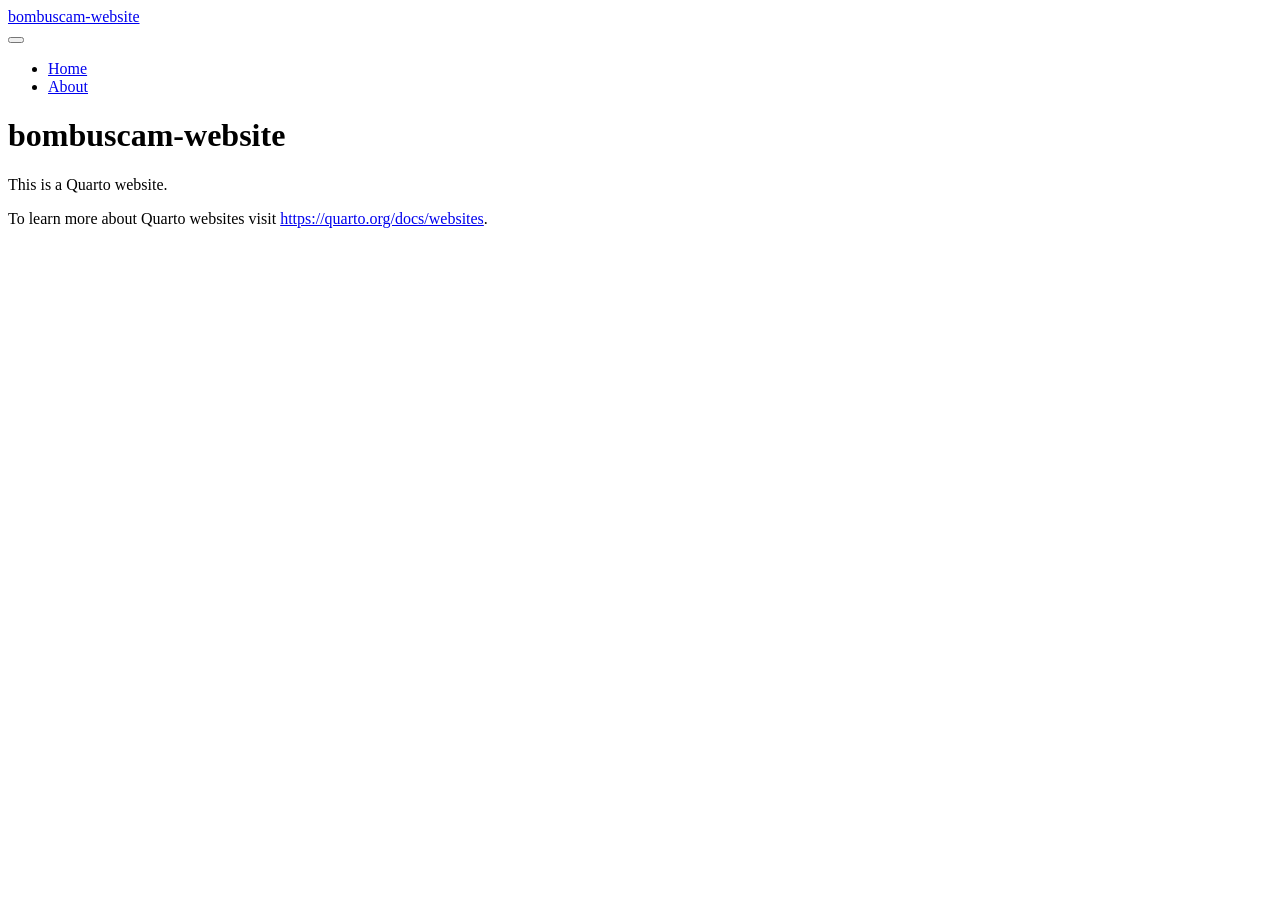
==== docs/index.html @ 67393d84 "first commit" ====
<!DOCTYPE html>
<html xmlns="http://www.w3.org/1999/xhtml" lang="en" xml:lang="en"><head>

<meta charset="utf-8">
<meta name="generator" content="quarto-1.7.32">

<meta name="viewport" content="width=device-width, initial-scale=1.0, user-scalable=yes">


<title>bombuscam-website</title>
<style>
code{white-space: pre-wrap;}
span.smallcaps{font-variant: small-caps;}
div.columns{display: flex; gap: min(4vw, 1.5em);}
div.column{flex: auto; overflow-x: auto;}
div.hanging-indent{margin-left: 1.5em; text-indent: -1.5em;}
ul.task-list{list-style: none;}
ul.task-list li input[type="checkbox"] {
  width: 0.8em;
  margin: 0 0.8em 0.2em -1em; /* quarto-specific, see https://github.com/quarto-dev/quarto-cli/issues/4556 */ 
  vertical-align: middle;
}
</style>


<script src="site_libs/quarto-nav/quarto-nav.js"></script>
<script src="site_libs/quarto-nav/headroom.min.js"></script>
<script src="site_libs/clipboard/clipboard.min.js"></script>
<script src="site_libs/quarto-search/autocomplete.umd.js"></script>
<script src="site_libs/quarto-search/fuse.min.js"></script>
<script src="site_libs/quarto-search/quarto-search.js"></script>
<meta name="quarto:offset" content="./">
<script src="site_libs/quarto-html/quarto.js" type="module"></script>
<script src="site_libs/quarto-html/tabsets/tabsets.js" type="module"></script>
<script src="site_libs/quarto-html/popper.min.js"></script>
<script src="site_libs/quarto-html/tippy.umd.min.js"></script>
<script src="site_libs/quarto-html/anchor.min.js"></script>
<link href="site_libs/quarto-html/tippy.css" rel="stylesheet">
<link href="site_libs/quarto-html/quarto-syntax-highlighting-37eea08aefeeee20ff55810ff984fec1.css" rel="stylesheet" id="quarto-text-highlighting-styles">
<script src="site_libs/bootstrap/bootstrap.min.js"></script>
<link href="site_libs/bootstrap/bootstrap-icons.css" rel="stylesheet">
<link href="site_libs/bootstrap/bootstrap-c1fac2584b48ed01fb6e278e36375074.min.css" rel="stylesheet" append-hash="true" id="quarto-bootstrap" data-mode="light">
<script id="quarto-search-options" type="application/json">{
  "location": "navbar",
  "copy-button": false,
  "collapse-after": 3,
  "panel-placement": "end",
  "type": "overlay",
  "limit": 50,
  "keyboard-shortcut": [
    "f",
    "/",
    "s"
  ],
  "show-item-context": false,
  "language": {
    "search-no-results-text": "No results",
    "search-matching-documents-text": "matching documents",
    "search-copy-link-title": "Copy link to search",
    "search-hide-matches-text": "Hide additional matches",
    "search-more-match-text": "more match in this document",
    "search-more-matches-text": "more matches in this document",
    "search-clear-button-title": "Clear",
    "search-text-placeholder": "",
    "search-detached-cancel-button-title": "Cancel",
    "search-submit-button-title": "Submit",
    "search-label": "Search"
  }
}</script>


<link rel="stylesheet" href="styles.css">
</head>

<body class="nav-fixed quarto-light">

<div id="quarto-search-results"></div>
  <header id="quarto-header" class="headroom fixed-top">
    <nav class="navbar navbar-expand-lg " data-bs-theme="dark">
      <div class="navbar-container container-fluid">
      <div class="navbar-brand-container mx-auto">
    <a class="navbar-brand" href="./index.html">
    <span class="navbar-title">bombuscam-website</span>
    </a>
  </div>
            <div id="quarto-search" class="" title="Search"></div>
          <button class="navbar-toggler" type="button" data-bs-toggle="collapse" data-bs-target="#navbarCollapse" aria-controls="navbarCollapse" role="menu" aria-expanded="false" aria-label="Toggle navigation" onclick="if (window.quartoToggleHeadroom) { window.quartoToggleHeadroom(); }">
  <span class="navbar-toggler-icon"></span>
</button>
          <div class="collapse navbar-collapse" id="navbarCollapse">
            <ul class="navbar-nav navbar-nav-scroll me-auto">
  <li class="nav-item">
    <a class="nav-link active" href="./index.html" aria-current="page"> 
<span class="menu-text">Home</span></a>
  </li>  
  <li class="nav-item">
    <a class="nav-link" href="./about.html"> 
<span class="menu-text">About</span></a>
  </li>  
</ul>
          </div> <!-- /navcollapse -->
            <div class="quarto-navbar-tools">
</div>
      </div> <!-- /container-fluid -->
    </nav>
</header>
<!-- content -->
<div id="quarto-content" class="quarto-container page-columns page-rows-contents page-layout-article page-navbar">
<!-- sidebar -->
<!-- margin-sidebar -->
    <div id="quarto-margin-sidebar" class="sidebar margin-sidebar zindex-bottom">
        
    </div>
<!-- main -->
<main class="content" id="quarto-document-content">

<header id="title-block-header" class="quarto-title-block default">
<div class="quarto-title">
<h1 class="title">bombuscam-website</h1>
</div>



<div class="quarto-title-meta">

    
  
    
  </div>
  


</header>


<p>This is a Quarto website.</p>
<p>To learn more about Quarto websites visit <a href="https://quarto.org/docs/websites" class="uri">https://quarto.org/docs/websites</a>.</p>



</main> <!-- /main -->
<script id="quarto-html-after-body" type="application/javascript">
  window.document.addEventListener("DOMContentLoaded", function (event) {
    const icon = "";
    const anchorJS = new window.AnchorJS();
    anchorJS.options = {
      placement: 'right',
      icon: icon
    };
    anchorJS.add('.anchored');
    const isCodeAnnotation = (el) => {
      for (const clz of el.classList) {
        if (clz.startsWith('code-annotation-')) {                     
          return true;
        }
      }
      return false;
    }
    const onCopySuccess = function(e) {
      // button target
      const button = e.trigger;
      // don't keep focus
      button.blur();
      // flash "checked"
      button.classList.add('code-copy-button-checked');
      var currentTitle = button.getAttribute("title");
      button.setAttribute("title", "Copied!");
      let tooltip;
      if (window.bootstrap) {
        button.setAttribute("data-bs-toggle", "tooltip");
        button.setAttribute("data-bs-placement", "left");
        button.setAttribute("data-bs-title", "Copied!");
        tooltip = new bootstrap.Tooltip(button, 
          { trigger: "manual", 
            customClass: "code-copy-button-tooltip",
            offset: [0, -8]});
        tooltip.show();    
      }
      setTimeout(function() {
        if (tooltip) {
          tooltip.hide();
          button.removeAttribute("data-bs-title");
          button.removeAttribute("data-bs-toggle");
          button.removeAttribute("data-bs-placement");
        }
        button.setAttribute("title", currentTitle);
        button.classList.remove('code-copy-button-checked');
      }, 1000);
      // clear code selection
      e.clearSelection();
    }
    const getTextToCopy = function(trigger) {
        const codeEl = trigger.previousElementSibling.cloneNode(true);
        for (const childEl of codeEl.children) {
          if (isCodeAnnotation(childEl)) {
            childEl.remove();
          }
        }
        return codeEl.innerText;
    }
    const clipboard = new window.ClipboardJS('.code-copy-button:not([data-in-quarto-modal])', {
      text: getTextToCopy
    });
    clipboard.on('success', onCopySuccess);
    if (window.document.getElementById('quarto-embedded-source-code-modal')) {
      const clipboardModal = new window.ClipboardJS('.code-copy-button[data-in-quarto-modal]', {
        text: getTextToCopy,
        container: window.document.getElementById('quarto-embedded-source-code-modal')
      });
      clipboardModal.on('success', onCopySuccess);
    }
      var localhostRegex = new RegExp(/^(?:http|https):\/\/localhost\:?[0-9]*\//);
      var mailtoRegex = new RegExp(/^mailto:/);
        var filterRegex = new RegExp('/' + window.location.host + '/');
      var isInternal = (href) => {
          return filterRegex.test(href) || localhostRegex.test(href) || mailtoRegex.test(href);
      }
      // Inspect non-navigation links and adorn them if external
     var links = window.document.querySelectorAll('a[href]:not(.nav-link):not(.navbar-brand):not(.toc-action):not(.sidebar-link):not(.sidebar-item-toggle):not(.pagination-link):not(.no-external):not([aria-hidden]):not(.dropdown-item):not(.quarto-navigation-tool):not(.about-link)');
      for (var i=0; i<links.length; i++) {
        const link = links[i];
        if (!isInternal(link.href)) {
          // undo the damage that might have been done by quarto-nav.js in the case of
          // links that we want to consider external
          if (link.dataset.originalHref !== undefined) {
            link.href = link.dataset.originalHref;
          }
        }
      }
    function tippyHover(el, contentFn, onTriggerFn, onUntriggerFn) {
      const config = {
        allowHTML: true,
        maxWidth: 500,
        delay: 100,
        arrow: false,
        appendTo: function(el) {
            return el.parentElement;
        },
        interactive: true,
        interactiveBorder: 10,
        theme: 'quarto',
        placement: 'bottom-start',
      };
      if (contentFn) {
        config.content = contentFn;
      }
      if (onTriggerFn) {
        config.onTrigger = onTriggerFn;
      }
      if (onUntriggerFn) {
        config.onUntrigger = onUntriggerFn;
      }
      window.tippy(el, config); 
    }
    const noterefs = window.document.querySelectorAll('a[role="doc-noteref"]');
    for (var i=0; i<noterefs.length; i++) {
      const ref = noterefs[i];
      tippyHover(ref, function() {
        // use id or data attribute instead here
        let href = ref.getAttribute('data-footnote-href') || ref.getAttribute('href');
        try { href = new URL(href).hash; } catch {}
        const id = href.replace(/^#\/?/, "");
        const note = window.document.getElementById(id);
        if (note) {
          return note.innerHTML;
        } else {
          return "";
        }
      });
    }
    const xrefs = window.document.querySelectorAll('a.quarto-xref');
    const processXRef = (id, note) => {
      // Strip column container classes
      const stripColumnClz = (el) => {
        el.classList.remove("page-full", "page-columns");
        if (el.children) {
          for (const child of el.children) {
            stripColumnClz(child);
          }
        }
      }
      stripColumnClz(note)
      if (id === null || id.startsWith('sec-')) {
        // Special case sections, only their first couple elements
        const container = document.createElement("div");
        if (note.children && note.children.length > 2) {
          container.appendChild(note.children[0].cloneNode(true));
          for (let i = 1; i < note.children.length; i++) {
            const child = note.children[i];
            if (child.tagName === "P" && child.innerText === "") {
              continue;
            } else {
              container.appendChild(child.cloneNode(true));
              break;
            }
          }
          if (window.Quarto?.typesetMath) {
            window.Quarto.typesetMath(container);
          }
          return container.innerHTML
        } else {
          if (window.Quarto?.typesetMath) {
            window.Quarto.typesetMath(note);
          }
          return note.innerHTML;
        }
      } else {
        // Remove any anchor links if they are present
        const anchorLink = note.querySelector('a.anchorjs-link');
        if (anchorLink) {
          anchorLink.remove();
        }
        if (window.Quarto?.typesetMath) {
          window.Quarto.typesetMath(note);
        }
        if (note.classList.contains("callout")) {
          return note.outerHTML;
        } else {
          return note.innerHTML;
        }
      }
    }
    for (var i=0; i<xrefs.length; i++) {
      const xref = xrefs[i];
      tippyHover(xref, undefined, function(instance) {
        instance.disable();
        let url = xref.getAttribute('href');
        let hash = undefined; 
        if (url.startsWith('#')) {
          hash = url;
        } else {
          try { hash = new URL(url).hash; } catch {}
        }
        if (hash) {
          const id = hash.replace(/^#\/?/, "");
          const note = window.document.getElementById(id);
          if (note !== null) {
            try {
              const html = processXRef(id, note.cloneNode(true));
              instance.setContent(html);
            } finally {
              instance.enable();
              instance.show();
            }
          } else {
            // See if we can fetch this
            fetch(url.split('#')[0])
            .then(res => res.text())
            .then(html => {
              const parser = new DOMParser();
              const htmlDoc = parser.parseFromString(html, "text/html");
              const note = htmlDoc.getElementById(id);
              if (note !== null) {
                const html = processXRef(id, note);
                instance.setContent(html);
              } 
            }).finally(() => {
              instance.enable();
              instance.show();
            });
          }
        } else {
          // See if we can fetch a full url (with no hash to target)
          // This is a special case and we should probably do some content thinning / targeting
          fetch(url)
          .then(res => res.text())
          .then(html => {
            const parser = new DOMParser();
            const htmlDoc = parser.parseFromString(html, "text/html");
            const note = htmlDoc.querySelector('main.content');
            if (note !== null) {
              // This should only happen for chapter cross references
              // (since there is no id in the URL)
              // remove the first header
              if (note.children.length > 0 && note.children[0].tagName === "HEADER") {
                note.children[0].remove();
              }
              const html = processXRef(null, note);
              instance.setContent(html);
            } 
          }).finally(() => {
            instance.enable();
            instance.show();
          });
        }
      }, function(instance) {
      });
    }
        let selectedAnnoteEl;
        const selectorForAnnotation = ( cell, annotation) => {
          let cellAttr = 'data-code-cell="' + cell + '"';
          let lineAttr = 'data-code-annotation="' +  annotation + '"';
          const selector = 'span[' + cellAttr + '][' + lineAttr + ']';
          return selector;
        }
        const selectCodeLines = (annoteEl) => {
          const doc = window.document;
          const targetCell = annoteEl.getAttribute("data-target-cell");
          const targetAnnotation = annoteEl.getAttribute("data-target-annotation");
          const annoteSpan = window.document.querySelector(selectorForAnnotation(targetCell, targetAnnotation));
          const lines = annoteSpan.getAttribute("data-code-lines").split(",");
          const lineIds = lines.map((line) => {
            return targetCell + "-" + line;
          })
          let top = null;
          let height = null;
          let parent = null;
          if (lineIds.length > 0) {
              //compute the position of the single el (top and bottom and make a div)
              const el = window.document.getElementById(lineIds[0]);
              top = el.offsetTop;
              height = el.offsetHeight;
              parent = el.parentElement.parentElement;
            if (lineIds.length > 1) {
              const lastEl = window.document.getElementById(lineIds[lineIds.length - 1]);
              const bottom = lastEl.offsetTop + lastEl.offsetHeight;
              height = bottom - top;
            }
            if (top !== null && height !== null && parent !== null) {
              // cook up a div (if necessary) and position it 
              let div = window.document.getElementById("code-annotation-line-highlight");
              if (div === null) {
                div = window.document.createElement("div");
                div.setAttribute("id", "code-annotation-line-highlight");
                div.style.position = 'absolute';
                parent.appendChild(div);
              }
              div.style.top = top - 2 + "px";
              div.style.height = height + 4 + "px";
              div.style.left = 0;
              let gutterDiv = window.document.getElementById("code-annotation-line-highlight-gutter");
              if (gutterDiv === null) {
                gutterDiv = window.document.createElement("div");
                gutterDiv.setAttribute("id", "code-annotation-line-highlight-gutter");
                gutterDiv.style.position = 'absolute';
                const codeCell = window.document.getElementById(targetCell);
                const gutter = codeCell.querySelector('.code-annotation-gutter');
                gutter.appendChild(gutterDiv);
              }
              gutterDiv.style.top = top - 2 + "px";
              gutterDiv.style.height = height + 4 + "px";
            }
            selectedAnnoteEl = annoteEl;
          }
        };
        const unselectCodeLines = () => {
          const elementsIds = ["code-annotation-line-highlight", "code-annotation-line-highlight-gutter"];
          elementsIds.forEach((elId) => {
            const div = window.document.getElementById(elId);
            if (div) {
              div.remove();
            }
          });
          selectedAnnoteEl = undefined;
        };
          // Handle positioning of the toggle
      window.addEventListener(
        "resize",
        throttle(() => {
          elRect = undefined;
          if (selectedAnnoteEl) {
            selectCodeLines(selectedAnnoteEl);
          }
        }, 10)
      );
      function throttle(fn, ms) {
      let throttle = false;
      let timer;
        return (...args) => {
          if(!throttle) { // first call gets through
              fn.apply(this, args);
              throttle = true;
          } else { // all the others get throttled
              if(timer) clearTimeout(timer); // cancel #2
              timer = setTimeout(() => {
                fn.apply(this, args);
                timer = throttle = false;
              }, ms);
          }
        };
      }
        // Attach click handler to the DT
        const annoteDls = window.document.querySelectorAll('dt[data-target-cell]');
        for (const annoteDlNode of annoteDls) {
          annoteDlNode.addEventListener('click', (event) => {
            const clickedEl = event.target;
            if (clickedEl !== selectedAnnoteEl) {
              unselectCodeLines();
              const activeEl = window.document.querySelector('dt[data-target-cell].code-annotation-active');
              if (activeEl) {
                activeEl.classList.remove('code-annotation-active');
              }
              selectCodeLines(clickedEl);
              clickedEl.classList.add('code-annotation-active');
            } else {
              // Unselect the line
              unselectCodeLines();
              clickedEl.classList.remove('code-annotation-active');
            }
          });
        }
    const findCites = (el) => {
      const parentEl = el.parentElement;
      if (parentEl) {
        const cites = parentEl.dataset.cites;
        if (cites) {
          return {
            el,
            cites: cites.split(' ')
          };
        } else {
          return findCites(el.parentElement)
        }
      } else {
        return undefined;
      }
    };
    var bibliorefs = window.document.querySelectorAll('a[role="doc-biblioref"]');
    for (var i=0; i<bibliorefs.length; i++) {
      const ref = bibliorefs[i];
      const citeInfo = findCites(ref);
      if (citeInfo) {
        tippyHover(citeInfo.el, function() {
          var popup = window.document.createElement('div');
          citeInfo.cites.forEach(function(cite) {
            var citeDiv = window.document.createElement('div');
            citeDiv.classList.add('hanging-indent');
            citeDiv.classList.add('csl-entry');
            var biblioDiv = window.document.getElementById('ref-' + cite);
            if (biblioDiv) {
              citeDiv.innerHTML = biblioDiv.innerHTML;
            }
            popup.appendChild(citeDiv);
          });
          return popup.innerHTML;
        });
      }
    }
  });
  </script>
</div> <!-- /content -->




</body></html>
---- docs/site_libs/quarto-html/tippy.css ----
.tippy-box[data-animation=fade][data-state=hidden]{opacity:0}[data-tippy-root]{max-width:calc(100vw - 10px)}.tippy-box{position:relative;background-color:#333;color:#fff;border-radius:4px;font-size:14px;line-height:1.4;white-space:normal;outline:0;transition-property:transform,visibility,opacity}.tippy-box[data-placement^=top]>.tippy-arrow{bottom:0}.tippy-box[data-placement^=top]>.tippy-arrow:before{bottom:-7px;left:0;border-width:8px 8px 0;border-top-color:initial;transform-origin:center top}.tippy-box[data-placement^=bottom]>.tippy-arrow{top:0}.tippy-box[data-placement^=bottom]>.tippy-arrow:before{top:-7px;left:0;border-width:0 8px 8px;border-bottom-color:initial;transform-origin:center bottom}.tippy-box[data-placement^=left]>.tippy-arrow{right:0}.tippy-box[data-placement^=left]>.tippy-arrow:before{border-width:8px 0 8px 8px;border-left-color:initial;right:-7px;transform-origin:center left}.tippy-box[data-placement^=right]>.tippy-arrow{left:0}.tippy-box[data-placement^=right]>.tippy-arrow:before{left:-7px;border-width:8px 8px 8px 0;border-right-color:initial;transform-origin:center right}.tippy-box[data-inertia][data-state=visible]{transition-timing-function:cubic-bezier(.54,1.5,.38,1.11)}.tippy-arrow{width:16px;height:16px;color:#333}.tippy-arrow:before{content:"";position:absolute;border-color:transparent;border-style:solid}.tippy-content{position:relative;padding:5px 9px;z-index:1}
---- docs/styles.css ----
/* css styles */
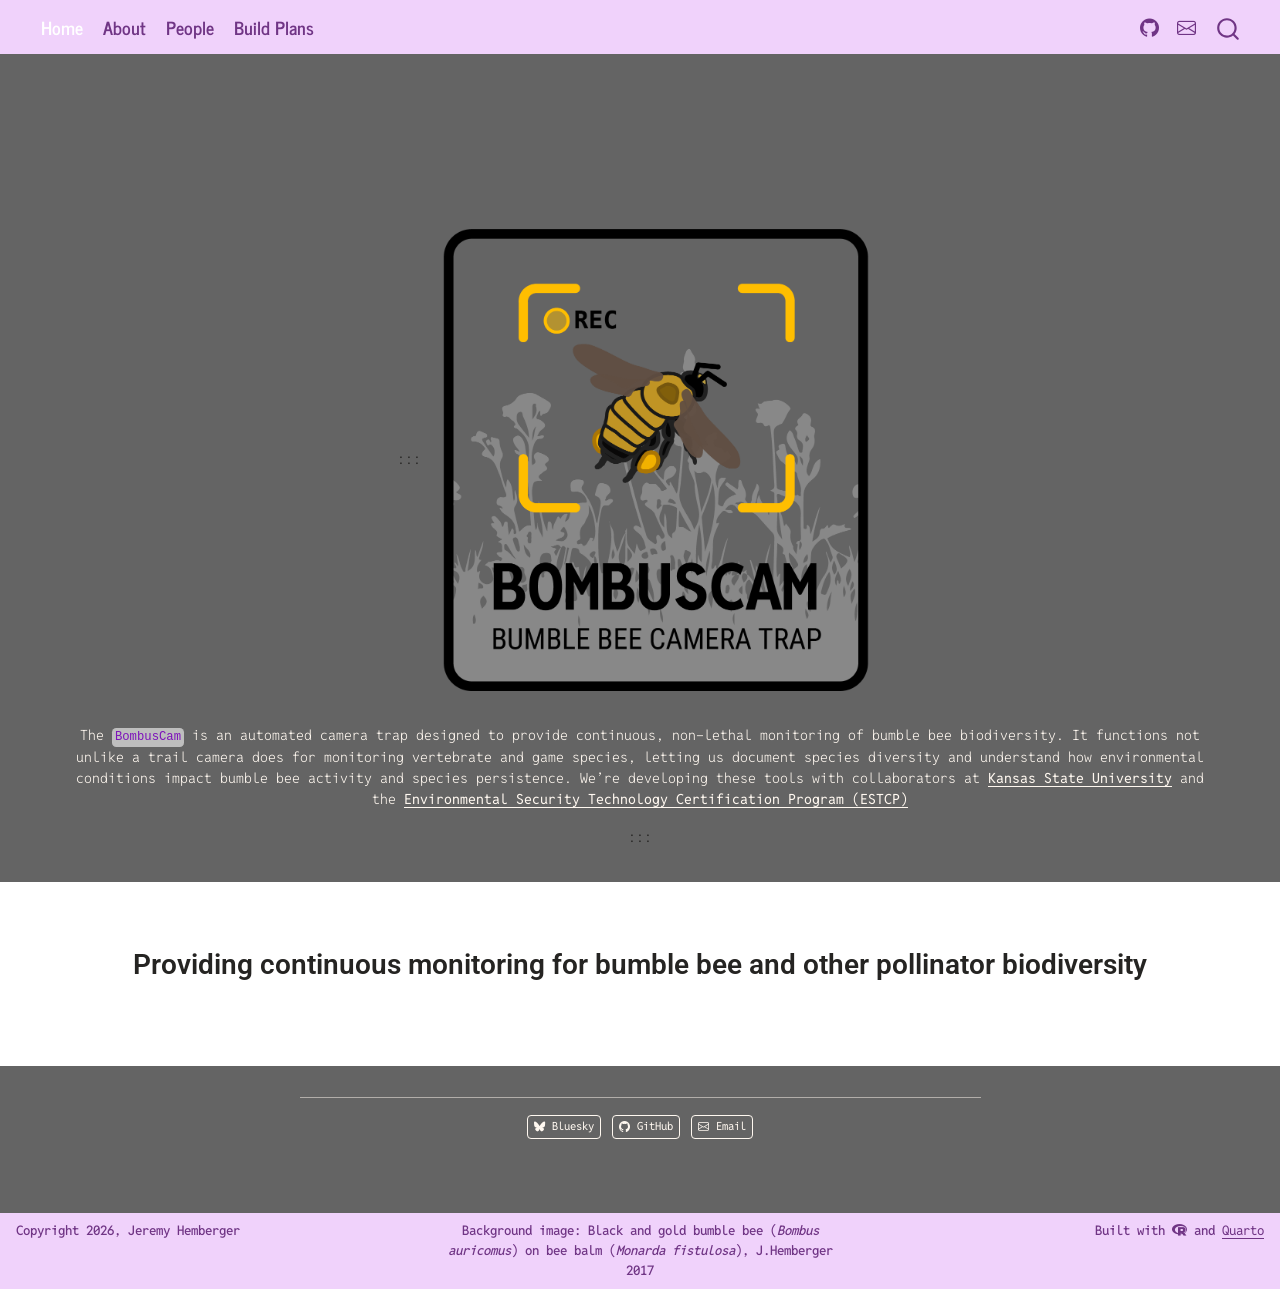
==== commit 98344d90: "update homepage and try to figure out hero videos" ====
--- a/docs/index.html
+++ b/docs/index.html
@@ -2,17 +2,23 @@
 <html xmlns="http://www.w3.org/1999/xhtml" lang="en" xml:lang="en"><head>
 
 <meta charset="utf-8">
-<meta name="generator" content="quarto-1.7.32">
+<meta name="generator" content="quarto-1.10.18">
 
 <meta name="viewport" content="width=device-width, initial-scale=1.0, user-scalable=yes">
 
 
-<title>bombuscam-website</title>
+<title>The BombusCam</title>
 <style>
-code{white-space: pre-wrap;}
+/* Default styles provided by pandoc.
+** See https://pandoc.org/MANUAL.html#variables-for-html for config info.
+*/
 span.smallcaps{font-variant: small-caps;}
-div.columns{display: flex; gap: min(4vw, 1.5em);}
-div.column{flex: auto; overflow-x: auto;}
+div.columns{display: flex; gap: 1.5em;}
+div.column{flex: auto;}
+@media screen {
+div.columns{gap: min(4vw, 1.5em);}
+div.column{overflow-x: auto;}
+}
 div.hanging-indent{margin-left: 1.5em; text-indent: -1.5em;}
 ul.task-list{list-style: none;}
 ul.task-list li input[type="checkbox"] {
@@ -34,12 +40,14 @@
 <script src="site_libs/quarto-html/tabsets/tabsets.js" type="module"></script>
 <script src="site_libs/quarto-html/popper.min.js"></script>
 <script src="site_libs/quarto-html/tippy.umd.min.js"></script>
-<script src="site_libs/quarto-html/anchor.min.js"></script>
 <link href="site_libs/quarto-html/tippy.css" rel="stylesheet">
-<link href="site_libs/quarto-html/quarto-syntax-highlighting-37eea08aefeeee20ff55810ff984fec1.css" rel="stylesheet" id="quarto-text-highlighting-styles">
+<link href="site_libs/quarto-html/quarto-syntax-highlighting-64a204ab8560d761af7679ceaba22944.css" rel="stylesheet" id="quarto-text-highlighting-styles">
 <script src="site_libs/bootstrap/bootstrap.min.js"></script>
 <link href="site_libs/bootstrap/bootstrap-icons.css" rel="stylesheet">
-<link href="site_libs/bootstrap/bootstrap-c1fac2584b48ed01fb6e278e36375074.min.css" rel="stylesheet" append-hash="true" id="quarto-bootstrap" data-mode="light">
+<link href="site_libs/bootstrap/bootstrap-807e3a794414a846826928f3a5157e1c.min.css" rel="stylesheet" append-hash="true" id="quarto-bootstrap" data-mode="light">
+<link href="site_libs/quarto-contrib/fontawesome6-6.7.2/all.min.css" rel="stylesheet">
+<link href="site_libs/quarto-contrib/fontawesome6-6.7.2/latex-fontsize.css" rel="stylesheet">
+<script src="site_libs/quarto-contrib/iconify-3.0.0/iconify-icon.min.js"></script>
 <script id="quarto-search-options" type="application/json">{
   "location": "navbar",
   "copy-button": false,
@@ -69,7 +77,6 @@
 }</script>
 
 
-<link rel="stylesheet" href="styles.css">
 </head>
 
 <body class="nav-fixed quarto-light">
@@ -78,11 +85,6 @@
   <header id="quarto-header" class="headroom fixed-top">
     <nav class="navbar navbar-expand-lg " data-bs-theme="dark">
       <div class="navbar-container container-fluid">
-      <div class="navbar-brand-container mx-auto">
-    <a class="navbar-brand" href="./index.html">
-    <span class="navbar-title">bombuscam-website</span>
-    </a>
-  </div>
             <div id="quarto-search" class="" title="Search"></div>
           <button class="navbar-toggler" type="button" data-bs-toggle="collapse" data-bs-target="#navbarCollapse" aria-controls="navbarCollapse" role="menu" aria-expanded="false" aria-label="Toggle navigation" onclick="if (window.quartoToggleHeadroom) { window.quartoToggleHeadroom(); }">
   <span class="navbar-toggler-icon"></span>
@@ -97,6 +99,30 @@
     <a class="nav-link" href="./about.html"> 
 <span class="menu-text">About</span></a>
   </li>  
+  <li class="nav-item">
+    <a class="nav-link" href="./people.html"> 
+<span class="menu-text">People</span></a>
+  </li>  
+  <li class="nav-item">
+    <a class="nav-link" href="./build-plans.html"> 
+<span class="menu-text">Build Plans</span></a>
+  </li>  
+</ul>
+            <ul class="navbar-nav navbar-nav-scroll ms-auto">
+  <li class="nav-item">
+    <a class="nav-link" href="https://bsky.app/profile/jhemberger.bsky.social" target="_blank"> 
+<span class="menu-text"><iconify-icon role="img" inline="" icon="fa6-brands:bluesky" style="font-size: 1.1em;" aria-label="Icon bluesky from fa6-brands Iconify.design set." title="Bluesky"></iconify-icon></span></a>
+  </li>  
+  <li class="nav-item compact">
+    <a class="nav-link" href="https://github.com/ibug-lab/bombuscam" target="_blank"> <i class="bi bi-github" role="img">
+</i> 
+<span class="menu-text"></span></a>
+  </li>  
+  <li class="nav-item compact">
+    <a class="nav-link" href="mailto:jhemberg@umn.edu"> <i class="bi bi-envelope" role="img">
+</i> 
+<span class="menu-text"></span></a>
+  </li>  
 </ul>
           </div> <!-- /navcollapse -->
             <div class="quarto-navbar-tools">
@@ -105,49 +131,60 @@
     </nav>
 </header>
 <!-- content -->
-<div id="quarto-content" class="quarto-container page-columns page-rows-contents page-layout-article page-navbar">
+<div id="quarto-content" class="quarto-container page-columns page-rows-contents page-layout-full page-navbar">
 <!-- sidebar -->
 <!-- margin-sidebar -->
-    <div id="quarto-margin-sidebar" class="sidebar margin-sidebar zindex-bottom">
-        
-    </div>
+    
 <!-- main -->
-<main class="content" id="quarto-document-content">
-
-<header id="title-block-header" class="quarto-title-block default">
-<div class="quarto-title">
-<h1 class="title">bombuscam-website</h1>
+<div class="quarto-about-jolla column-page">
+ <header id="title-block-header" class="quarto-title-block"></header><main class="content column-page" id="quarto-document-content">
+<style>
+  body {
+  background-image: url("https://jhemberger.github.io/images/photography/insects/2018_GooseBumble-9.jpg");
+  box-shadow: inset 0 0 0 1000px rgba(0,0,0,.6);
+  background-size: cover;
+  background-repeat: no-repeat;
+  background-position: 60% center;
+}
+.white-section {
+  background: white;
+  width: 100vw;
+  margin-left: calc(50% - 50vw);
+  margin-right: calc(50% - 50vw);
+  padding: 4rem 10vw;
+  box-sizing: border-box;
+}
+</style>
+<p>::: <img src="media/bombuscam-sticker-tp.png" class="img-fluid" style="width:40.0%"></p>
+<p class="white-text">
+The <code>BombusCam</code> is an automated camera trap designed to provide continuous, non-lethal monitoring of bumble bee biodiversity. It functions not unlike a trail camera does for monitoring vertebrate and game species, letting us document species diversity and understand how environmental conditions impact bumble bee activity and species persistence. We’re developing these tools with collaborators at <a data-original-href="https://pollinatorlab.com/" href="https://pollinatorlab.com/" class="white-text">Kansas State University</a> and the <a data-original-href="https://serdp-estcp.mil/" href="https://serdp-estcp.mil/" class="white-text">Environmental Security Technology Certification Program (ESTCP)</a>
+</p>
+<p>:::</p>
+<section id="providing-continuous-monitoring-for-bumble-bee-and-other-pollinator-biodiversity" class="level2 white-section">
+<h2 data-anchor-id="providing-continuous-monitoring-for-bumble-bee-and-other-pollinator-biodiversity">Providing continuous monitoring for bumble bee and other pollinator biodiversity</h2>
+</section>
+
+
+</main> 
+  <hr class="about-sep">
+   <div class="about-links">
+  <a href="https://bsky.app/profile/jhemberger.bsky.social" class="about-link" rel="" target="">
+    <i class="bi bi-bluesky"></i>
+     <span class="about-link-text">Bluesky</span>
+  </a>
+  <a href="https://github.com/ibuglab/bombuscam" class="about-link" rel="" target="">
+    <i class="bi bi-github"></i>
+     <span class="about-link-text">GitHub</span>
+  </a>
+  <a href="mailto:jhemberg@umn.edu" class="about-link" rel="" target="">
+    <i class="bi bi-envelope"></i>
+     <span class="about-link-text">Email</span>
+  </a>
 </div>
-
-
-
-<div class="quarto-title-meta">
-
-    
-  
-    
-  </div>
-  
-
-
-</header>
-
-
-<p>This is a Quarto website.</p>
-<p>To learn more about Quarto websites visit <a href="https://quarto.org/docs/websites" class="uri">https://quarto.org/docs/websites</a>.</p>
-
-
-
-</main> <!-- /main -->
+</div>
+ <!-- /main -->
 <script id="quarto-html-after-body" type="application/javascript">
   window.document.addEventListener("DOMContentLoaded", function (event) {
-    const icon = "";
-    const anchorJS = new window.AnchorJS();
-    anchorJS.options = {
-      placement: 'right',
-      icon: icon
-    };
-    anchorJS.add('.anchored');
     const isCodeAnnotation = (el) => {
       for (const clz of el.classList) {
         if (clz.startsWith('code-annotation-')) {                     
@@ -190,13 +227,14 @@
       e.clearSelection();
     }
     const getTextToCopy = function(trigger) {
-        const codeEl = trigger.previousElementSibling.cloneNode(true);
-        for (const childEl of codeEl.children) {
-          if (isCodeAnnotation(childEl)) {
-            childEl.remove();
-          }
-        }
-        return codeEl.innerText;
+      const outerScaffold = trigger.parentElement.cloneNode(true);
+      const codeEl = outerScaffold.querySelector('code');
+      for (const childEl of codeEl.children) {
+        if (isCodeAnnotation(childEl)) {
+          childEl.remove();
+        }
+      }
+      return codeEl.innerText;
     }
     const clipboard = new window.ClipboardJS('.code-copy-button:not([data-in-quarto-modal])', {
       text: getTextToCopy
@@ -539,6 +577,19 @@
   });
   </script>
 </div> <!-- /content -->
+<footer class="footer">
+  <div class="nav-footer">
+    <div class="nav-footer-left">
+<p>Copyright 2026, Jeremy Hemberger</p>
+</div>   
+    <div class="nav-footer-center">
+<p>Background image: Black and gold bumble bee (<i>Bombus auricomus</i>) on bee balm (<i>Monarda fistulosa</i>), J.Hemberger 2017</p>
+</div>
+    <div class="nav-footer-right">
+<p>Built with <a href="https://www.r-project.org/about.html" target="_blank"><i class="fa-brands fa-r-project" title="R Project" aria-label="r-project"></i></a> and <a href="https://quarto.org/" target="_blank">Quarto</a></p>
+</div>
+  </div>
+</footer>
 
 
 
--- a/docs/site_libs/quarto-html/quarto-syntax-highlighting-64a204ab8560d761af7679ceaba22944.css
+++ b/docs/site_libs/quarto-html/quarto-syntax-highlighting-64a204ab8560d761af7679ceaba22944.css
@@ -0,0 +1,236 @@
+/* quarto syntax highlight colors */
+:root {
+  --quarto-hl-ot-color: #003B4F;
+  --quarto-hl-at-color: #657422;
+  --quarto-hl-ss-color: #20794D;
+  --quarto-hl-an-color: #5E5E5E;
+  --quarto-hl-fu-color: #4758AB;
+  --quarto-hl-st-color: #20794D;
+  --quarto-hl-cf-color: #003B4F;
+  --quarto-hl-op-color: #5E5E5E;
+  --quarto-hl-er-color: #AD0000;
+  --quarto-hl-bn-color: #AD0000;
+  --quarto-hl-al-color: #AD0000;
+  --quarto-hl-va-color: #111111;
+  --quarto-hl-bu-color: inherit;
+  --quarto-hl-ex-color: inherit;
+  --quarto-hl-pp-color: #AD0000;
+  --quarto-hl-in-color: #5E5E5E;
+  --quarto-hl-vs-color: #20794D;
+  --quarto-hl-wa-color: #5E5E5E;
+  --quarto-hl-do-color: #5E5E5E;
+  --quarto-hl-im-color: #00769E;
+  --quarto-hl-ch-color: #20794D;
+  --quarto-hl-dt-color: #AD0000;
+  --quarto-hl-fl-color: #AD0000;
+  --quarto-hl-co-color: #5E5E5E;
+  --quarto-hl-cv-color: #5E5E5E;
+  --quarto-hl-cn-color: #8f5902;
+  --quarto-hl-sc-color: #5E5E5E;
+  --quarto-hl-dv-color: #AD0000;
+  --quarto-hl-kw-color: #003B4F;
+}
+
+/* other quarto variables */
+:root {
+  --quarto-font-monospace: SFMono-Regular, Menlo, Monaco, Consolas, "Liberation Mono", "Courier New", monospace;
+}
+
+/* syntax highlight based on Pandoc's rules */
+pre > code.sourceCode > span {
+  color: #003B4F;
+}
+
+code.sourceCode > span {
+  color: #003B4F;
+}
+
+div.sourceCode,
+div.sourceCode pre.sourceCode {
+  color: #003B4F;
+}
+
+/* Normal */
+code span {
+  color: #003B4F;
+}
+
+/* Alert */
+code span.al {
+  color: #AD0000;
+  font-style: inherit;
+}
+
+/* Annotation */
+code span.an {
+  color: #5E5E5E;
+  font-style: inherit;
+}
+
+/* Attribute */
+code span.at {
+  color: #657422;
+  font-style: inherit;
+}
+
+/* BaseN */
+code span.bn {
+  color: #AD0000;
+  font-style: inherit;
+}
+
+/* BuiltIn */
+code span.bu {
+  font-style: inherit;
+}
+
+/* ControlFlow */
+code span.cf {
+  color: #003B4F;
+  font-weight: bold;
+  font-style: inherit;
+}
+
+/* Char */
+code span.ch {
+  color: #20794D;
+  font-style: inherit;
+}
+
+/* Constant */
+code span.cn {
+  color: #8f5902;
+  font-style: inherit;
+}
+
+/* Comment */
+code span.co {
+  color: #5E5E5E;
+  font-style: inherit;
+}
+
+/* CommentVar */
+code span.cv {
+  color: #5E5E5E;
+  font-style: italic;
+}
+
+/* Documentation */
+code span.do {
+  color: #5E5E5E;
+  font-style: italic;
+}
+
+/* DataType */
+code span.dt {
+  color: #AD0000;
+  font-style: inherit;
+}
+
+/* DecVal */
+code span.dv {
+  color: #AD0000;
+  font-style: inherit;
+}
+
+/* Error */
+code span.er {
+  color: #AD0000;
+  font-style: inherit;
+}
+
+/* Extension */
+code span.ex {
+  font-style: inherit;
+}
+
+/* Float */
+code span.fl {
+  color: #AD0000;
+  font-style: inherit;
+}
+
+/* Function */
+code span.fu {
+  color: #4758AB;
+  font-style: inherit;
+}
+
+/* Import */
+code span.im {
+  color: #00769E;
+  font-style: inherit;
+}
+
+/* Information */
+code span.in {
+  color: #5E5E5E;
+  font-style: inherit;
+}
+
+/* Keyword */
+code span.kw {
+  color: #003B4F;
+  font-weight: bold;
+  font-style: inherit;
+}
+
+/* Operator */
+code span.op {
+  color: #5E5E5E;
+  font-style: inherit;
+}
+
+/* Other */
+code span.ot {
+  color: #003B4F;
+  font-style: inherit;
+}
+
+/* Preprocessor */
+code span.pp {
+  color: #AD0000;
+  font-style: inherit;
+}
+
+/* SpecialChar */
+code span.sc {
+  color: #5E5E5E;
+  font-style: inherit;
+}
+
+/* SpecialString */
+code span.ss {
+  color: #20794D;
+  font-style: inherit;
+}
+
+/* String */
+code span.st {
+  color: #20794D;
+  font-style: inherit;
+}
+
+/* Variable */
+code span.va {
+  color: #111111;
+  font-style: inherit;
+}
+
+/* VerbatimString */
+code span.vs {
+  color: #20794D;
+  font-style: inherit;
+}
+
+/* Warning */
+code span.wa {
+  color: #5E5E5E;
+  font-style: italic;
+}
+
+.prevent-inlining {
+  content: "</";
+}
+
+/*# sourceMappingURL=9d8d5bb603a83b8298b89080a598c93b.css.map */
--- a/docs/site_libs/quarto-contrib/fontawesome6-6.7.2/latex-fontsize.css
+++ b/docs/site_libs/quarto-contrib/fontawesome6-6.7.2/latex-fontsize.css
@@ -0,0 +1,30 @@
+.fa-tiny {
+  font-size: 0.5em;
+}
+.fa-scriptsize {
+  font-size: 0.7em;
+}
+.fa-footnotesize {
+  font-size: 0.8em;
+}
+.fa-small {
+  font-size: 0.9em;
+}
+.fa-normalsize {
+  font-size: 1em;
+}
+.fa-large {
+  font-size: 1.2em;
+}
+.fa-Large {
+  font-size: 1.5em;
+}
+.fa-LARGE {
+  font-size: 1.75em;
+}
+.fa-huge {
+  font-size: 2em;
+}
+.fa-Huge {
+  font-size: 2.5em;
+}
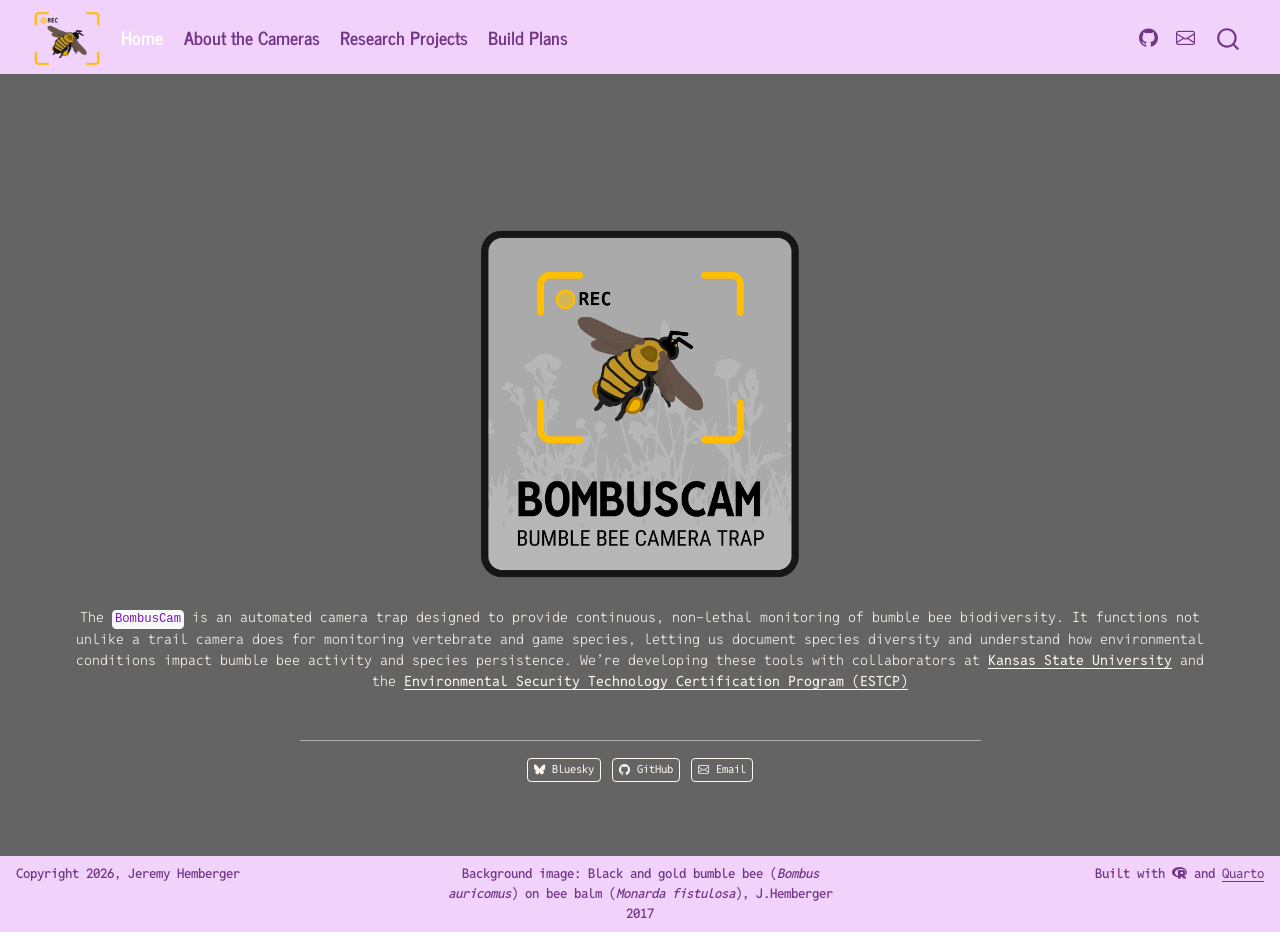
==== commit a7dafdd5: "figured out hero video on about page" ====
--- a/docs/index.html
+++ b/docs/index.html
@@ -2,23 +2,17 @@
 <html xmlns="http://www.w3.org/1999/xhtml" lang="en" xml:lang="en"><head>
 
 <meta charset="utf-8">
-<meta name="generator" content="quarto-1.10.18">
+<meta name="generator" content="quarto-1.7.32">
 
 <meta name="viewport" content="width=device-width, initial-scale=1.0, user-scalable=yes">
 
 
 <title>The BombusCam</title>
 <style>
-/* Default styles provided by pandoc.
-** See https://pandoc.org/MANUAL.html#variables-for-html for config info.
-*/
+code{white-space: pre-wrap;}
 span.smallcaps{font-variant: small-caps;}
-div.columns{display: flex; gap: 1.5em;}
-div.column{flex: auto;}
-@media screen {
-div.columns{gap: min(4vw, 1.5em);}
-div.column{overflow-x: auto;}
-}
+div.columns{display: flex; gap: min(4vw, 1.5em);}
+div.column{flex: auto; overflow-x: auto;}
 div.hanging-indent{margin-left: 1.5em; text-indent: -1.5em;}
 ul.task-list{list-style: none;}
 ul.task-list li input[type="checkbox"] {
@@ -41,10 +35,10 @@
 <script src="site_libs/quarto-html/popper.min.js"></script>
 <script src="site_libs/quarto-html/tippy.umd.min.js"></script>
 <link href="site_libs/quarto-html/tippy.css" rel="stylesheet">
-<link href="site_libs/quarto-html/quarto-syntax-highlighting-64a204ab8560d761af7679ceaba22944.css" rel="stylesheet" id="quarto-text-highlighting-styles">
+<link href="site_libs/quarto-html/quarto-syntax-highlighting-37eea08aefeeee20ff55810ff984fec1.css" rel="stylesheet" id="quarto-text-highlighting-styles">
 <script src="site_libs/bootstrap/bootstrap.min.js"></script>
 <link href="site_libs/bootstrap/bootstrap-icons.css" rel="stylesheet">
-<link href="site_libs/bootstrap/bootstrap-807e3a794414a846826928f3a5157e1c.min.css" rel="stylesheet" append-hash="true" id="quarto-bootstrap" data-mode="light">
+<link href="site_libs/bootstrap/bootstrap-b22f9ddcb56acb3e63f5625f38f81bfc.min.css" rel="stylesheet" append-hash="true" id="quarto-bootstrap" data-mode="light">
 <link href="site_libs/quarto-contrib/fontawesome6-6.7.2/all.min.css" rel="stylesheet">
 <link href="site_libs/quarto-contrib/fontawesome6-6.7.2/latex-fontsize.css" rel="stylesheet">
 <script src="site_libs/quarto-contrib/iconify-3.0.0/iconify-icon.min.js"></script>
@@ -85,6 +79,11 @@
   <header id="quarto-header" class="headroom fixed-top">
     <nav class="navbar navbar-expand-lg " data-bs-theme="dark">
       <div class="navbar-container container-fluid">
+      <div class="navbar-brand-container mx-auto">
+    <a href="./index.html" class="navbar-brand navbar-brand-logo">
+    <img src="./media/bombus-navbar.png" alt="" class="navbar-logo">
+    </a>
+  </div>
             <div id="quarto-search" class="" title="Search"></div>
           <button class="navbar-toggler" type="button" data-bs-toggle="collapse" data-bs-target="#navbarCollapse" aria-controls="navbarCollapse" role="menu" aria-expanded="false" aria-label="Toggle navigation" onclick="if (window.quartoToggleHeadroom) { window.quartoToggleHeadroom(); }">
   <span class="navbar-toggler-icon"></span>
@@ -97,11 +96,11 @@
   </li>  
   <li class="nav-item">
     <a class="nav-link" href="./about.html"> 
-<span class="menu-text">About</span></a>
+<span class="menu-text">About the Cameras</span></a>
   </li>  
   <li class="nav-item">
-    <a class="nav-link" href="./people.html"> 
-<span class="menu-text">People</span></a>
+    <a class="nav-link" href="./research.html"> 
+<span class="menu-text">Research Projects</span></a>
   </li>  
   <li class="nav-item">
     <a class="nav-link" href="./build-plans.html"> 
@@ -140,29 +139,17 @@
  <header id="title-block-header" class="quarto-title-block"></header><main class="content column-page" id="quarto-document-content">
 <style>
   body {
-  background-image: url("https://jhemberger.github.io/images/photography/insects/2018_GooseBumble-9.jpg");
+  background-image: url("https://jhemberger.github.io/images/photography/insects/2018_GooseBumble-10.jpg");
   box-shadow: inset 0 0 0 1000px rgba(0,0,0,.6);
   background-size: cover;
   background-repeat: no-repeat;
   background-position: 60% center;
 }
-.white-section {
-  background: white;
-  width: 100vw;
-  margin-left: calc(50% - 50vw);
-  margin-right: calc(50% - 50vw);
-  padding: 4rem 10vw;
-  box-sizing: border-box;
-}
 </style>
-<p>::: <img src="media/bombuscam-sticker-tp.png" class="img-fluid" style="width:40.0%"></p>
+<p><img src="media/bombuscam-sticker-tp.png" class="img-fluid" style="width:30.0%"></p>
 <p class="white-text">
 The <code>BombusCam</code> is an automated camera trap designed to provide continuous, non-lethal monitoring of bumble bee biodiversity. It functions not unlike a trail camera does for monitoring vertebrate and game species, letting us document species diversity and understand how environmental conditions impact bumble bee activity and species persistence. We’re developing these tools with collaborators at <a data-original-href="https://pollinatorlab.com/" href="https://pollinatorlab.com/" class="white-text">Kansas State University</a> and the <a data-original-href="https://serdp-estcp.mil/" href="https://serdp-estcp.mil/" class="white-text">Environmental Security Technology Certification Program (ESTCP)</a>
 </p>
-<p>:::</p>
-<section id="providing-continuous-monitoring-for-bumble-bee-and-other-pollinator-biodiversity" class="level2 white-section">
-<h2 data-anchor-id="providing-continuous-monitoring-for-bumble-bee-and-other-pollinator-biodiversity">Providing continuous monitoring for bumble bee and other pollinator biodiversity</h2>
-</section>
 
 
 </main> 
@@ -172,7 +159,7 @@
     <i class="bi bi-bluesky"></i>
      <span class="about-link-text">Bluesky</span>
   </a>
-  <a href="https://github.com/ibuglab/bombuscam" class="about-link" rel="" target="">
+  <a href="https://github.com/ibug-lab/bombuscam" class="about-link" rel="" target="">
     <i class="bi bi-github"></i>
      <span class="about-link-text">GitHub</span>
   </a>
@@ -227,14 +214,13 @@
       e.clearSelection();
     }
     const getTextToCopy = function(trigger) {
-      const outerScaffold = trigger.parentElement.cloneNode(true);
-      const codeEl = outerScaffold.querySelector('code');
-      for (const childEl of codeEl.children) {
-        if (isCodeAnnotation(childEl)) {
-          childEl.remove();
-        }
-      }
-      return codeEl.innerText;
+        const codeEl = trigger.previousElementSibling.cloneNode(true);
+        for (const childEl of codeEl.children) {
+          if (isCodeAnnotation(childEl)) {
+            childEl.remove();
+          }
+        }
+        return codeEl.innerText;
     }
     const clipboard = new window.ClipboardJS('.code-copy-button:not([data-in-quarto-modal])', {
       text: getTextToCopy
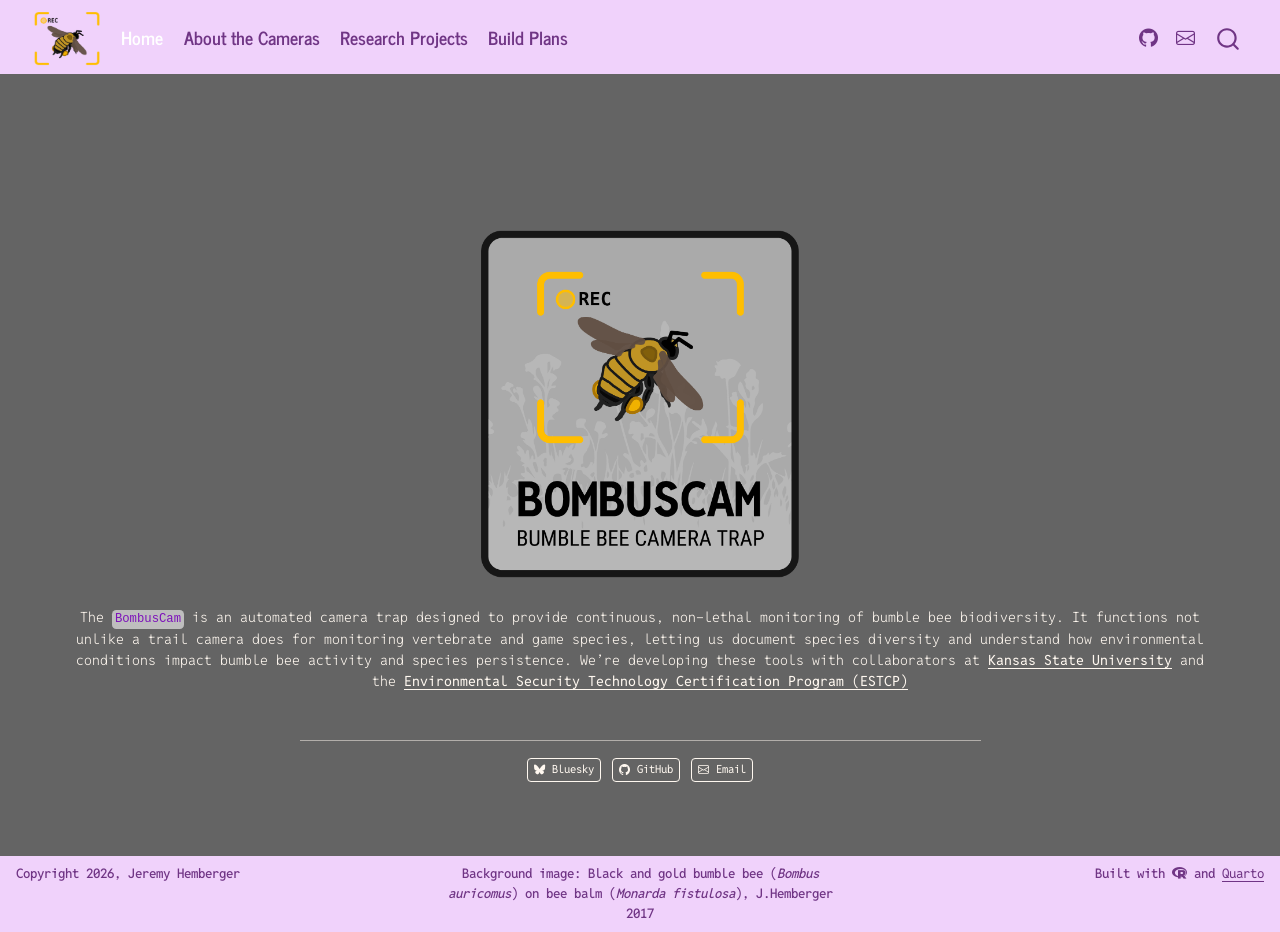
==== commit e4a69b05: "completed about page, drafted research page." ====
--- a/docs/index.html
+++ b/docs/index.html
@@ -2,17 +2,23 @@
 <html xmlns="http://www.w3.org/1999/xhtml" lang="en" xml:lang="en"><head>
 
 <meta charset="utf-8">
-<meta name="generator" content="quarto-1.7.32">
+<meta name="generator" content="quarto-1.10.18">
 
 <meta name="viewport" content="width=device-width, initial-scale=1.0, user-scalable=yes">
 
 
 <title>The BombusCam</title>
 <style>
-code{white-space: pre-wrap;}
+/* Default styles provided by pandoc.
+** See https://pandoc.org/MANUAL.html#variables-for-html for config info.
+*/
 span.smallcaps{font-variant: small-caps;}
-div.columns{display: flex; gap: min(4vw, 1.5em);}
-div.column{flex: auto; overflow-x: auto;}
+div.columns{display: flex; gap: 1.5em;}
+div.column{flex: auto;}
+@media screen {
+div.columns{gap: min(4vw, 1.5em);}
+div.column{overflow-x: auto;}
+}
 div.hanging-indent{margin-left: 1.5em; text-indent: -1.5em;}
 ul.task-list{list-style: none;}
 ul.task-list li input[type="checkbox"] {
@@ -35,10 +41,10 @@
 <script src="site_libs/quarto-html/popper.min.js"></script>
 <script src="site_libs/quarto-html/tippy.umd.min.js"></script>
 <link href="site_libs/quarto-html/tippy.css" rel="stylesheet">
-<link href="site_libs/quarto-html/quarto-syntax-highlighting-37eea08aefeeee20ff55810ff984fec1.css" rel="stylesheet" id="quarto-text-highlighting-styles">
+<link href="site_libs/quarto-html/quarto-syntax-highlighting-64a204ab8560d761af7679ceaba22944.css" rel="stylesheet" id="quarto-text-highlighting-styles">
 <script src="site_libs/bootstrap/bootstrap.min.js"></script>
 <link href="site_libs/bootstrap/bootstrap-icons.css" rel="stylesheet">
-<link href="site_libs/bootstrap/bootstrap-b22f9ddcb56acb3e63f5625f38f81bfc.min.css" rel="stylesheet" append-hash="true" id="quarto-bootstrap" data-mode="light">
+<link href="site_libs/bootstrap/bootstrap-8f843fb7ed270fe64f6b60030a86cdc5.min.css" rel="stylesheet" append-hash="true" id="quarto-bootstrap" data-mode="light">
 <link href="site_libs/quarto-contrib/fontawesome6-6.7.2/all.min.css" rel="stylesheet">
 <link href="site_libs/quarto-contrib/fontawesome6-6.7.2/latex-fontsize.css" rel="stylesheet">
 <script src="site_libs/quarto-contrib/iconify-3.0.0/iconify-icon.min.js"></script>
@@ -81,7 +87,8 @@
       <div class="navbar-container container-fluid">
       <div class="navbar-brand-container mx-auto">
     <a href="./index.html" class="navbar-brand navbar-brand-logo">
-    <img src="./media/bombus-navbar.png" alt="" class="navbar-logo">
+    <img src="./media/bombus-navbar.png" alt="" class="navbar-logo light-content">
+    <img src="./media/bombus-navbar.png" alt="" class="navbar-logo dark-content">
     </a>
   </div>
             <div id="quarto-search" class="" title="Search"></div>
@@ -214,13 +221,14 @@
       e.clearSelection();
     }
     const getTextToCopy = function(trigger) {
-        const codeEl = trigger.previousElementSibling.cloneNode(true);
-        for (const childEl of codeEl.children) {
-          if (isCodeAnnotation(childEl)) {
-            childEl.remove();
-          }
-        }
-        return codeEl.innerText;
+      const outerScaffold = trigger.parentElement.cloneNode(true);
+      const codeEl = outerScaffold.querySelector('code');
+      for (const childEl of codeEl.children) {
+        if (isCodeAnnotation(childEl)) {
+          childEl.remove();
+        }
+      }
+      return codeEl.innerText;
     }
     const clipboard = new window.ClipboardJS('.code-copy-button:not([data-in-quarto-modal])', {
       text: getTextToCopy
--- a/docs/site_libs/quarto-html/quarto-syntax-highlighting-64a204ab8560d761af7679ceaba22944.css
+++ b/docs/site_libs/quarto-html/quarto-syntax-highlighting-64a204ab8560d761af7679ceaba22944.css
@@ -0,0 +1,236 @@
+/* quarto syntax highlight colors */
+:root {
+  --quarto-hl-ot-color: #003B4F;
+  --quarto-hl-at-color: #657422;
+  --quarto-hl-ss-color: #20794D;
+  --quarto-hl-an-color: #5E5E5E;
+  --quarto-hl-fu-color: #4758AB;
+  --quarto-hl-st-color: #20794D;
+  --quarto-hl-cf-color: #003B4F;
+  --quarto-hl-op-color: #5E5E5E;
+  --quarto-hl-er-color: #AD0000;
+  --quarto-hl-bn-color: #AD0000;
+  --quarto-hl-al-color: #AD0000;
+  --quarto-hl-va-color: #111111;
+  --quarto-hl-bu-color: inherit;
+  --quarto-hl-ex-color: inherit;
+  --quarto-hl-pp-color: #AD0000;
+  --quarto-hl-in-color: #5E5E5E;
+  --quarto-hl-vs-color: #20794D;
+  --quarto-hl-wa-color: #5E5E5E;
+  --quarto-hl-do-color: #5E5E5E;
+  --quarto-hl-im-color: #00769E;
+  --quarto-hl-ch-color: #20794D;
+  --quarto-hl-dt-color: #AD0000;
+  --quarto-hl-fl-color: #AD0000;
+  --quarto-hl-co-color: #5E5E5E;
+  --quarto-hl-cv-color: #5E5E5E;
+  --quarto-hl-cn-color: #8f5902;
+  --quarto-hl-sc-color: #5E5E5E;
+  --quarto-hl-dv-color: #AD0000;
+  --quarto-hl-kw-color: #003B4F;
+}
+
+/* other quarto variables */
+:root {
+  --quarto-font-monospace: SFMono-Regular, Menlo, Monaco, Consolas, "Liberation Mono", "Courier New", monospace;
+}
+
+/* syntax highlight based on Pandoc's rules */
+pre > code.sourceCode > span {
+  color: #003B4F;
+}
+
+code.sourceCode > span {
+  color: #003B4F;
+}
+
+div.sourceCode,
+div.sourceCode pre.sourceCode {
+  color: #003B4F;
+}
+
+/* Normal */
+code span {
+  color: #003B4F;
+}
+
+/* Alert */
+code span.al {
+  color: #AD0000;
+  font-style: inherit;
+}
+
+/* Annotation */
+code span.an {
+  color: #5E5E5E;
+  font-style: inherit;
+}
+
+/* Attribute */
+code span.at {
+  color: #657422;
+  font-style: inherit;
+}
+
+/* BaseN */
+code span.bn {
+  color: #AD0000;
+  font-style: inherit;
+}
+
+/* BuiltIn */
+code span.bu {
+  font-style: inherit;
+}
+
+/* ControlFlow */
+code span.cf {
+  color: #003B4F;
+  font-weight: bold;
+  font-style: inherit;
+}
+
+/* Char */
+code span.ch {
+  color: #20794D;
+  font-style: inherit;
+}
+
+/* Constant */
+code span.cn {
+  color: #8f5902;
+  font-style: inherit;
+}
+
+/* Comment */
+code span.co {
+  color: #5E5E5E;
+  font-style: inherit;
+}
+
+/* CommentVar */
+code span.cv {
+  color: #5E5E5E;
+  font-style: italic;
+}
+
+/* Documentation */
+code span.do {
+  color: #5E5E5E;
+  font-style: italic;
+}
+
+/* DataType */
+code span.dt {
+  color: #AD0000;
+  font-style: inherit;
+}
+
+/* DecVal */
+code span.dv {
+  color: #AD0000;
+  font-style: inherit;
+}
+
+/* Error */
+code span.er {
+  color: #AD0000;
+  font-style: inherit;
+}
+
+/* Extension */
+code span.ex {
+  font-style: inherit;
+}
+
+/* Float */
+code span.fl {
+  color: #AD0000;
+  font-style: inherit;
+}
+
+/* Function */
+code span.fu {
+  color: #4758AB;
+  font-style: inherit;
+}
+
+/* Import */
+code span.im {
+  color: #00769E;
+  font-style: inherit;
+}
+
+/* Information */
+code span.in {
+  color: #5E5E5E;
+  font-style: inherit;
+}
+
+/* Keyword */
+code span.kw {
+  color: #003B4F;
+  font-weight: bold;
+  font-style: inherit;
+}
+
+/* Operator */
+code span.op {
+  color: #5E5E5E;
+  font-style: inherit;
+}
+
+/* Other */
+code span.ot {
+  color: #003B4F;
+  font-style: inherit;
+}
+
+/* Preprocessor */
+code span.pp {
+  color: #AD0000;
+  font-style: inherit;
+}
+
+/* SpecialChar */
+code span.sc {
+  color: #5E5E5E;
+  font-style: inherit;
+}
+
+/* SpecialString */
+code span.ss {
+  color: #20794D;
+  font-style: inherit;
+}
+
+/* String */
+code span.st {
+  color: #20794D;
+  font-style: inherit;
+}
+
+/* Variable */
+code span.va {
+  color: #111111;
+  font-style: inherit;
+}
+
+/* VerbatimString */
+code span.vs {
+  color: #20794D;
+  font-style: inherit;
+}
+
+/* Warning */
+code span.wa {
+  color: #5E5E5E;
+  font-style: italic;
+}
+
+.prevent-inlining {
+  content: "</";
+}
+
+/*# sourceMappingURL=9d8d5bb603a83b8298b89080a598c93b.css.map */
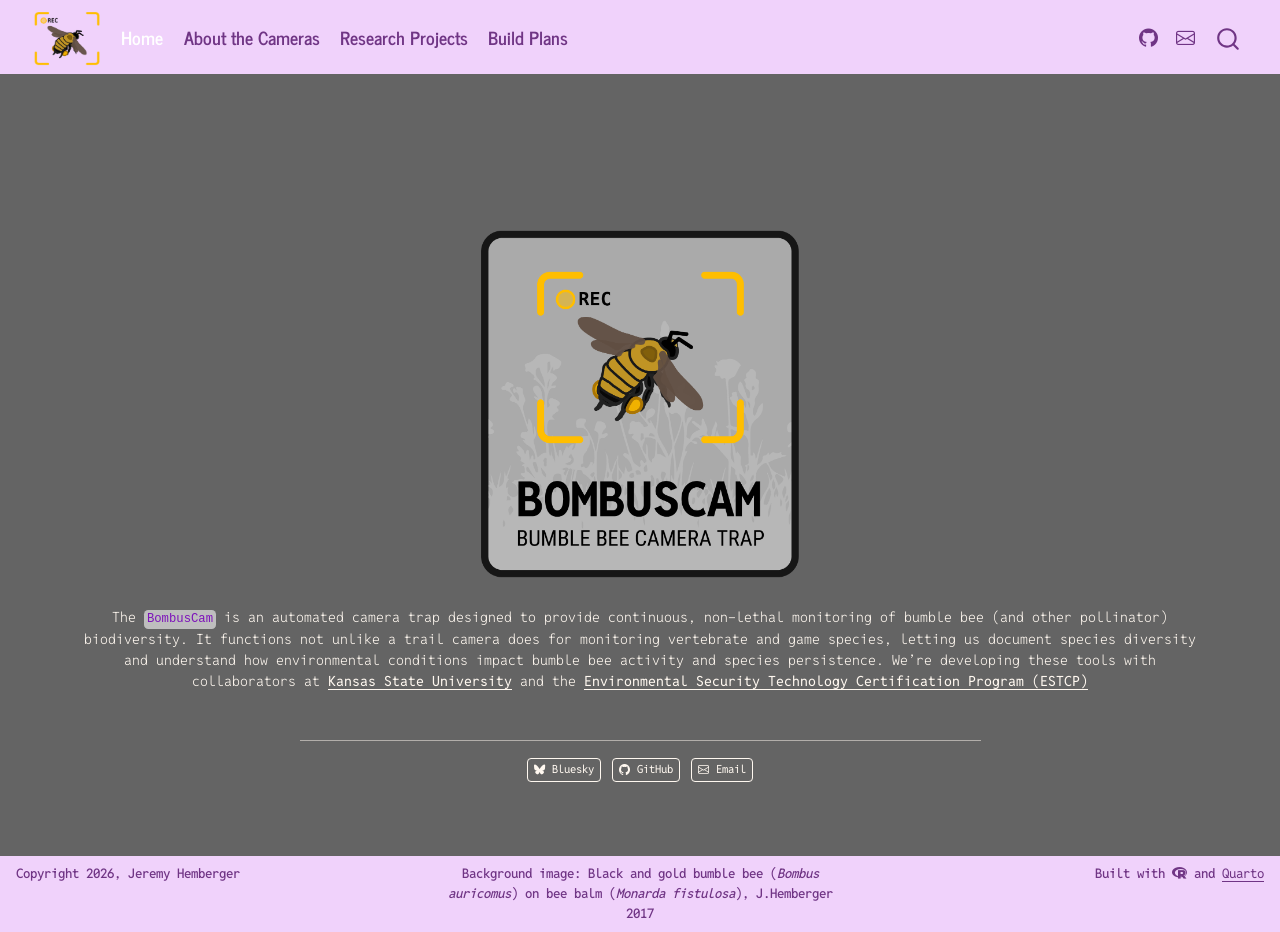
==== commit 50d233c7: "update navbar links" ====
--- a/docs/index.html
+++ b/docs/index.html
@@ -44,7 +44,7 @@
 <link href="site_libs/quarto-html/quarto-syntax-highlighting-64a204ab8560d761af7679ceaba22944.css" rel="stylesheet" id="quarto-text-highlighting-styles">
 <script src="site_libs/bootstrap/bootstrap.min.js"></script>
 <link href="site_libs/bootstrap/bootstrap-icons.css" rel="stylesheet">
-<link href="site_libs/bootstrap/bootstrap-8f843fb7ed270fe64f6b60030a86cdc5.min.css" rel="stylesheet" append-hash="true" id="quarto-bootstrap" data-mode="light">
+<link href="site_libs/bootstrap/bootstrap-4da29f589920bc24f2eebbb9bcafd398.min.css" rel="stylesheet" append-hash="true" id="quarto-bootstrap" data-mode="light">
 <link href="site_libs/quarto-contrib/fontawesome6-6.7.2/all.min.css" rel="stylesheet">
 <link href="site_libs/quarto-contrib/fontawesome6-6.7.2/latex-fontsize.css" rel="stylesheet">
 <script src="site_libs/quarto-contrib/iconify-3.0.0/iconify-icon.min.js"></script>
@@ -110,7 +110,7 @@
 <span class="menu-text">Research Projects</span></a>
   </li>  
   <li class="nav-item">
-    <a class="nav-link" href="./build-plans.html"> 
+    <a class="nav-link" href="https://www.github.com/ibug-lab/bombuscam"> 
 <span class="menu-text">Build Plans</span></a>
   </li>  
 </ul>
@@ -155,7 +155,7 @@
 </style>
 <p><img src="media/bombuscam-sticker-tp.png" class="img-fluid" style="width:30.0%"></p>
 <p class="white-text">
-The <code>BombusCam</code> is an automated camera trap designed to provide continuous, non-lethal monitoring of bumble bee biodiversity. It functions not unlike a trail camera does for monitoring vertebrate and game species, letting us document species diversity and understand how environmental conditions impact bumble bee activity and species persistence. We’re developing these tools with collaborators at <a data-original-href="https://pollinatorlab.com/" href="https://pollinatorlab.com/" class="white-text">Kansas State University</a> and the <a data-original-href="https://serdp-estcp.mil/" href="https://serdp-estcp.mil/" class="white-text">Environmental Security Technology Certification Program (ESTCP)</a>
+The <code>BombusCam</code> is an automated camera trap designed to provide continuous, non-lethal monitoring of bumble bee (and other pollinator) biodiversity. It functions not unlike a trail camera does for monitoring vertebrate and game species, letting us document species diversity and understand how environmental conditions impact bumble bee activity and species persistence. We’re developing these tools with collaborators at <a data-original-href="https://pollinatorlab.com/" href="https://pollinatorlab.com/" class="white-text">Kansas State University</a> and the <a data-original-href="https://serdp-estcp.mil/" href="https://serdp-estcp.mil/" class="white-text">Environmental Security Technology Certification Program (ESTCP)</a>
 </p>
 
 
